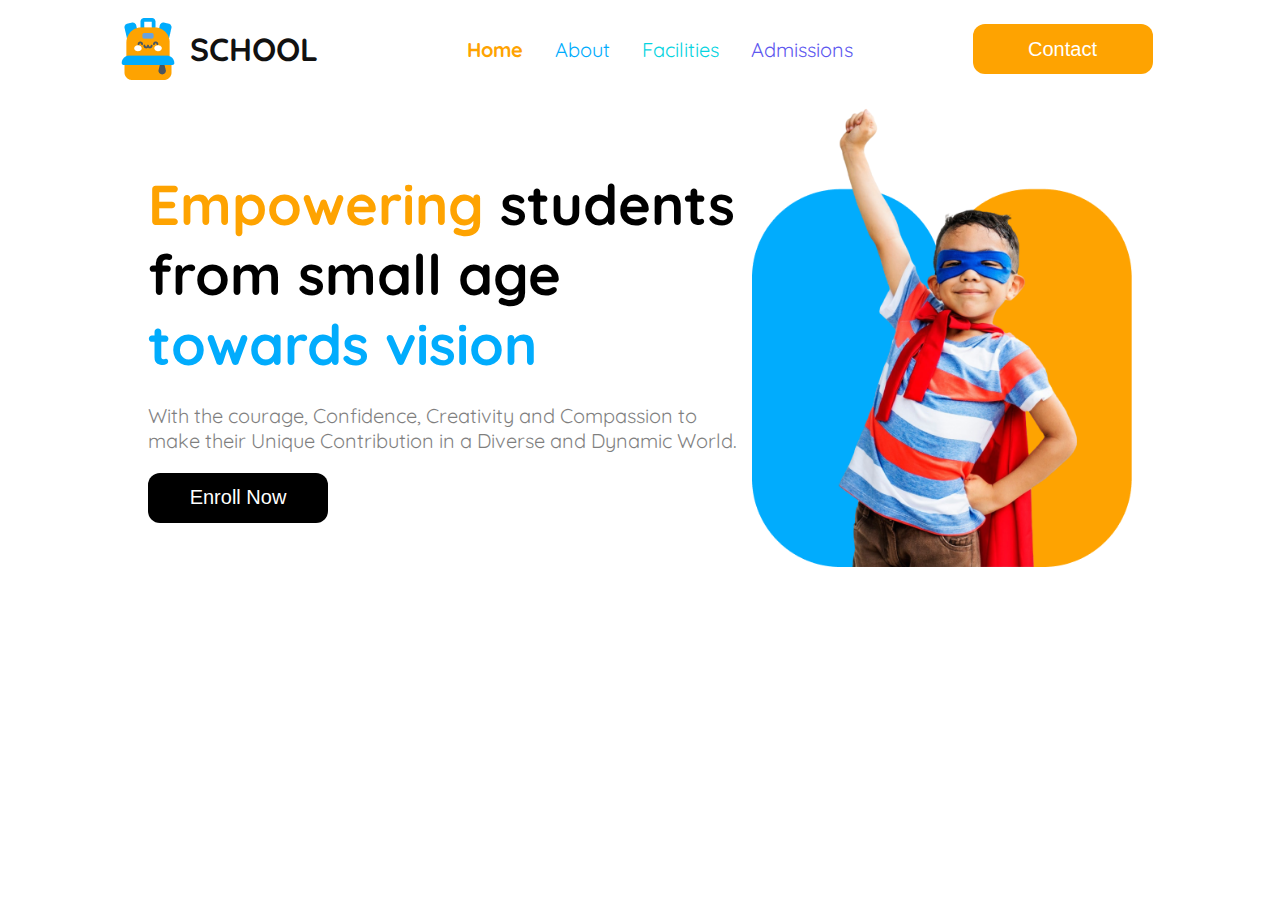
==== index.html @ 22b45c28 "B11-A2-Kids-School-assginment-02" ====
<!DOCTYPE html>
<html lang="en">

<head>
    <meta charset="UTF-8">
    <meta name="viewport" content="width=device-width, initial-scale=1.0">
    <title>Web Developer Portfolio</title>
    <link rel="preconnect" href="https://fonts.googleapis.com">
    <link rel="preconnect" href="https://fonts.gstatic.com" crossorigin>
    <link rel="stylesheet" href="styles/kids.css">

</head>

<body class="quicksand-font">
    <header class=" " >
          <!-- phone -->
     <div class="manu">
        <div class="manu-item">
            <img width="46px" height="46px" src="assets/logo.png" alt="logo">
        <img width="30px" height="30px" src="assets/menu.png" alt="logo">
        </div>
     </div>


        <nav>
             <div class="nav-container">
                <div class="nav-school-logo">
                    <img class="nav-image" src="assets/logo.png" alt="logo">
                    <h1 class="nav-title ">SCHOOL</h1>
                </div>

                <div class="">
                   <ul class="nav-link">
                    <li class="nav-items"><a class="items-name-1" href="">Home</a></li>
                    <li class="nav-items"><a class="items-name-2" href="">About</a></li>
                    <li class="nav-items"><a class="items-name-3" href="">Facilities</a></li>
                    <li class="nav-items"><a class="items-name-4" href="">Admissions</a></li>
                   </ul>
                </div>
              
               <div class="nav-button ">
                <button class="primary-button">Contact</button>
              </div>
            </div>

        </nav>
        <div class="banner">
            <div class="banner-content">
                <h1 class="banner-title"><span class="Empowering">Empowering</span> students from small age <span class="vision">towards vision</span>
                </h1>
                <p class="banner-description">
                    With the courage, Confidence, Creativity and Compassion to make their Unique Contribution in a Diverse and Dynamic World.
                </p>
                <button class="btn-primary"><i class="Enroll now"></i> Enroll Now</button>
               </div>
            <img class="banner-profile-pic" src="assets/hero-kids.png" alt="">
        </div>
    </header>









</body>

</html>
---- styles/kids.css ----
/* font style */
@import url('https://fonts.googleapis.com/css2?family=Quicksand:wght@300..700&display=swap');

.quicksand-font {
    font-family: "Quicksand", serif;
    font-optical-sizing: auto;
    font-style: normal;
  }
  /* font style end */

  
/* phone */
  .manu-item{
    display: flex;
    justify-content: space-between;
    justify-items: center;
    display: none;
}
/*  */


/* leptop */
/* header start */
/* navbar start */
  
.nav-container{
    display: grid;
    grid-template-columns: repeat(3,1fr);
    justify-items: center;
    align-items: center;
    justify-content: space-between;

}

.nav-school-logo{
    display: flex;
    align-items: center;
    gap: 11px;
}
.nav-title{
    font-size: 2rem;
    color: #111111;

}
.nav-link{
    display: flex;
    list-style: none;
    gap: 32px;
    font-weight: bold;
    align-items: center;

}
.nav-link a{
    text-decoration: none;
}
.nav-items{
    font-weight: 400;
}
.items-name-1{
    font-size: 1.25rem;
    color: #FEA301;
    font-weight: bold;

}
.items-name-2{
    font-size: 1.25rem;
    color: #01ACFD;
    font-weight: 600px;

}
.items-name-3{
    font-size: 1.25rem;
    color: #05D4DF;

}
.items-name-4{
    font-size: 1.25rem;
    color: #5D58EF;
    

}

.primary-button{
    background-color: #FEA301;
    border: none;
    border-radius: 12px;
    padding: 10px;
    color: #FFFFFF;
    font-weight: 500;
    font-size: 1.25rem;
    width: 180px;
    height: 50px;
}
/* navbar end */


  /* banner styles */
  .banner{
      display: flex;
      justify-content:space-between;
      margin: 140px;
      justify-items: center;
     align-items: center;
     margin-top: 10px;
  }
  .banner-content{
    width: 640px;
    height: 330px;

    
  }
  
  .banner-title{
      font-weight: bold;
      font-size: 3.5rem;
      margin: 0;
  }
  .banner-description{
    font-size: 1.25rem;
    width: 500;
    opacity: 50%;
    margin-top: 24px;
 }
 
  .Empowering{
    color: #FEA301;
  }
  .vision{
    color: #01ACFD;
  }
  
  .banner-profile-pic{
      width: 380px;

  }

  .btn-primary{
    background-color: #000000;
    border: none;
    border-radius: 12px;
    padding: 10px;
    color: #FFFFFF;
    font-weight: 500;
    font-size: 1.25rem;
    width: 180px;
    height: 50px;
}
.btn-primary:hover, .primary-button:hover{
    background-color: rgb(25, 153, 20);
}




/* responsive header  */

@media screen and (max-width:576px){
    .manu{
        
        border: 0.5px solid orange;

    }
    .manu-item{
        display: flex;
        justify-content: space-between;
        justify-items: center;
        margin: 20px;
        align-items: center;
    }
    
    .nav-container{
        display: none;
    }
    .banner{
        gap: 20px;
        flex-direction: column;
    }

    .banner-profile-pic{
        order: -1;
        width: 330px;
        height: 430px;
    }


.banner-content{
    width: 357px;
    height: 252px;
    justify-items: center;
}
.banner-title{
    width: 357px;
    font-size: 2rem;
    text-align: center;
    
}
.banner-description{
    font-size: 0.90rem;
    text-align: center;  
}

   
}

/* header end */
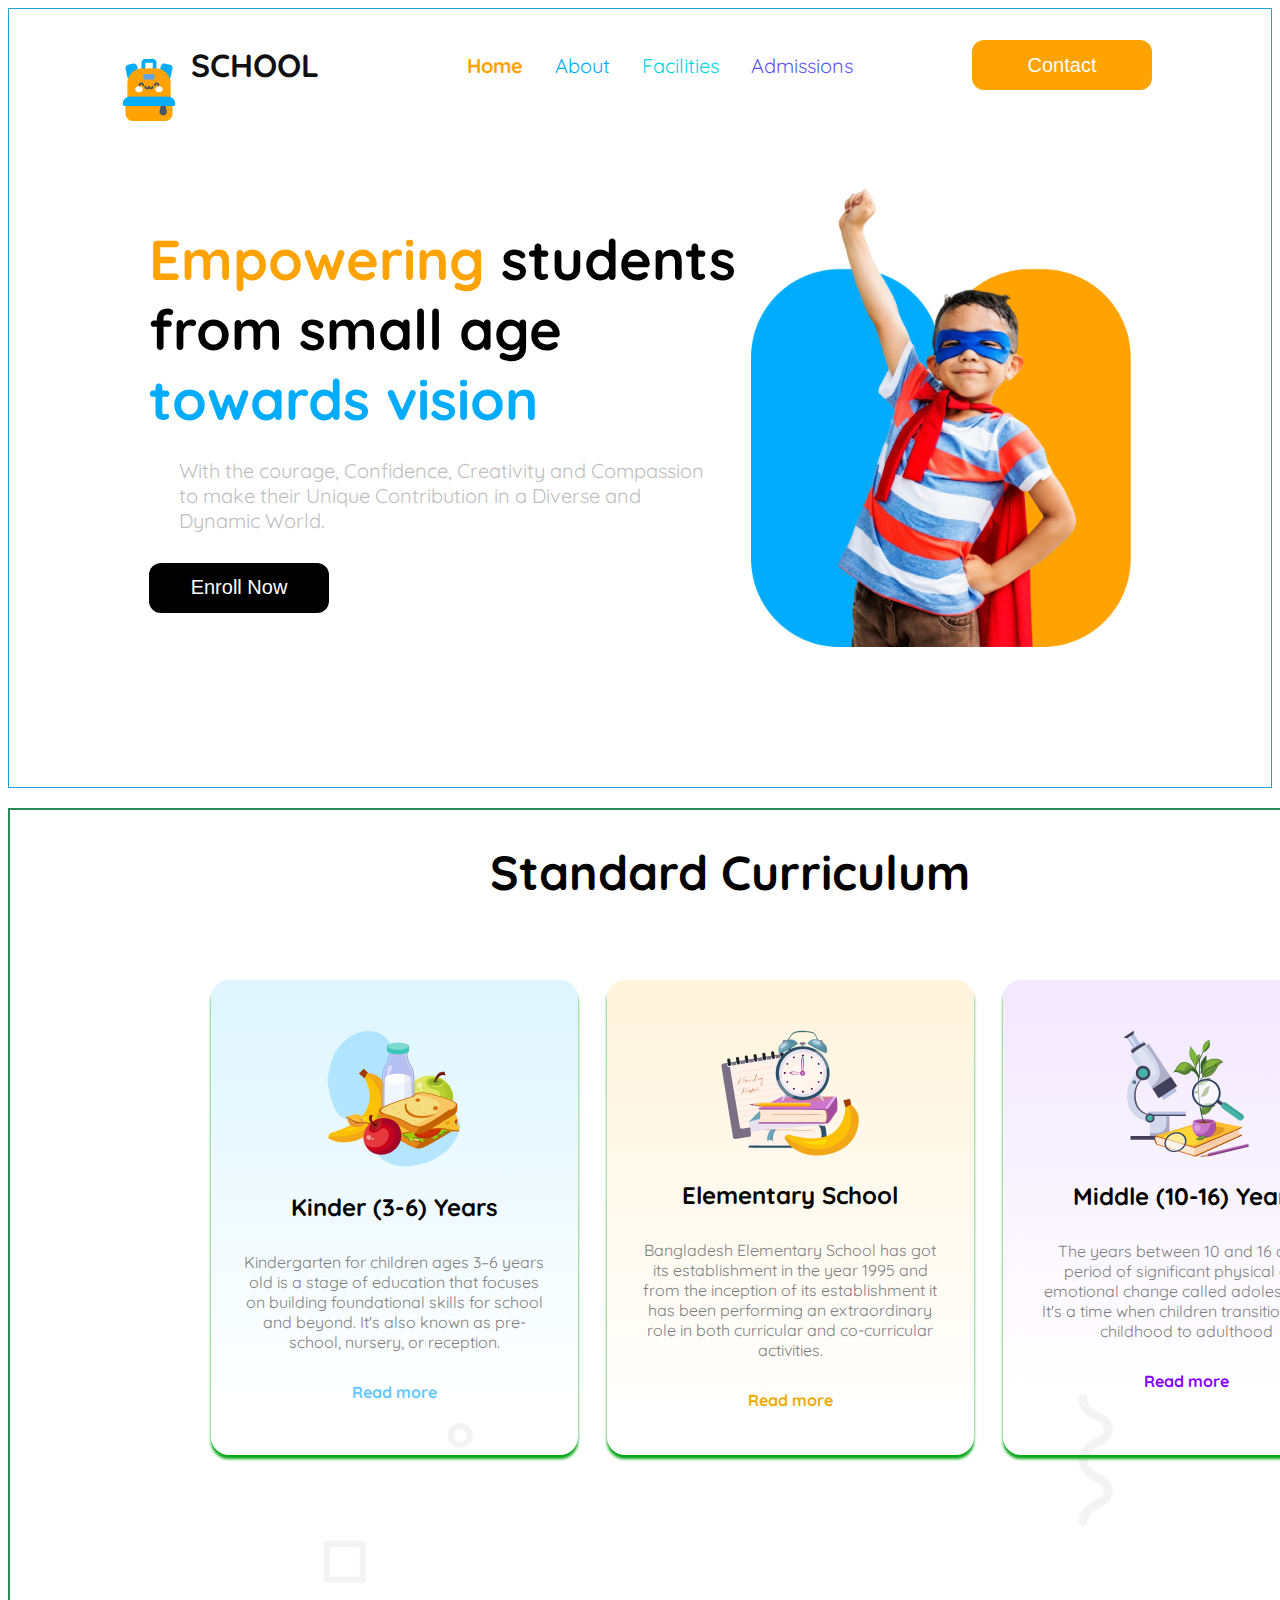
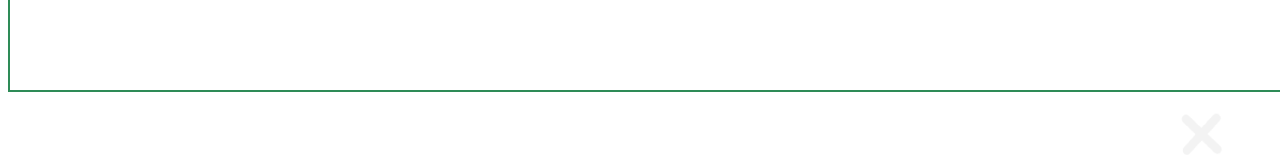
==== commit c1dcb8c7: "added section curriculum" ====
--- a/index.html
+++ b/index.html
@@ -13,7 +13,7 @@
 </head>
 
 <body class="quicksand-font">
-    <header class=" " >
+    <header class=" header" >
           <!-- phone -->
      <div class="manu">
         <div class="manu-item">
@@ -58,6 +58,58 @@
         </div>
     </header>
 
+    <main>
+        <section class="standard-curriculam ">
+
+           
+            <div class="standard-curriculam-bg">
+                <h1 class="standard-curriculam-title">Standard Curriculum</h1>
+
+                <img src="assets/bg.png" alt="Camera">
+
+
+
+
+                <div class="standard-curriculam-container">
+                    <div class="standard-curriculam-card">
+                        <div class="card-1">
+                            <img src="assets/kinder.png" alt="">
+                        <h2>Kinder (3-6) Years</h2>
+                        <p>Kindergarten for children ages 3–6 years old is a stage of education that focuses on building foundational skills for school and beyond. It's also known as pre-school, nursery, or reception. </p>
+                        <a href="">Read more</a>
+                        </div>
+                    </div>
+
+                    <div class="standard-curriculam-card">
+                        <div class="card-2">
+                            <img src="assets/elementary.png" alt="">
+                        <h2>Elementary School</h2>
+                        <p>Bangladesh Elementary School has got its establishment in the year 1995 and from the inception of its establishment it has been performing an extraordinary role in both curricular and co-curricular activities.</p>
+                        <a href="">Read more</a>
+                        </div>
+                    </div>
+
+
+                    <div class="standard-curriculam-card">
+                        <div class="card-3">
+                            <img src="assets/middle.png" alt="">
+                        <h2>Middle (10-16) Years</h2>
+                        <p>The years between 10 and 16 are a period of significant physical and emotional change called adolescence. It's a time when children transition from childhood to adulthood</p>
+                        <a href="">Read more</a>
+                        </div>
+                    </div>
+                    
+
+                    
+                    </div>
+            </div>
+
+        </section>
+
+
+
+    </main>
+
 
 
 
--- a/styles/kids.css
+++ b/styles/kids.css
@@ -23,7 +23,9 @@
 /* leptop */
 /* header start */
 /* navbar start */
-  
+  .header{
+    border: 1px solid #24a1d6;
+  }
 .nav-container{
     display: grid;
     grid-template-columns: repeat(3,1fr);
@@ -204,3 +206,107 @@
 }
 
 /* header end */
+
+/* main */
+/* section standard curriculam */
+.standard-curriculam{
+    margin-top: 20px;
+    
+    /* width: 1440px;
+    height: 880px; */
+}
+.standard-curriculam-title{
+    font-size: 3rem;
+    font-weight: bold;
+    text-align: center;
+    
+}
+
+
+.standard-curriculam-bg {
+    position: relative;
+    width: 1440px;
+    height: 880px;
+    border: 2px solid seagreen;
+  }
+  
+  .standard-curriculam-container {
+    position: absolute;
+    top: 0;
+    left: 0;
+    width: 1160px;
+    height: 480px;
+    display: grid;
+    grid-template-columns: repeat(3,1fr);
+    justify-items: center;
+    justify-content: center;
+    align-items: center;
+    margin: 140px 200px;
+    gap: 28px;
+    
+    
+    
+  }
+
+  .standard-curriculam-card{
+    width: 367px;
+    height: 475px;
+    border-radius: 18px;
+    box-shadow: 0 4px 3px #05a615;
+    margin-top: 30px;
+    
+    
+  }
+  .card-1{
+    background: linear-gradient(180deg,#DEF5FF,#FFFFFF);
+    justify-items: center;
+    border-radius:18px ;
+    text-align: center;
+    
+    
+
+  }
+  .card-2 {
+    background: linear-gradient(180deg,#FFF4DC,#FFFFFF);
+    justify-items: center;
+    border-radius:18px ;
+    text-align: center;
+  }
+  .card-3{
+    background: linear-gradient(180deg,#F2E8FF,#FFFFFF);
+    justify-items: center;
+    border-radius:18px ;
+    text-align: center;
+
+  }
+  
+  img{
+    margin-top: 50px;
+  }
+  .card-1 a{
+    text-decoration: none;
+    color: #64C8FF;
+    font-size: 1rem;
+    font-weight: bold;
+  }
+  .card-2 a{
+    text-decoration: none;
+    color: #F0AA00;
+    font-size: 1rem;
+    font-weight: bold;
+  }
+  .card-3 a{
+    text-decoration: none;
+    color: #8700FF;
+    font-size: 1rem;
+    font-weight: bold;
+  }
+
+  p{
+    margin: 30px;
+    color: #808080;
+  }
+ 
+
+  
+
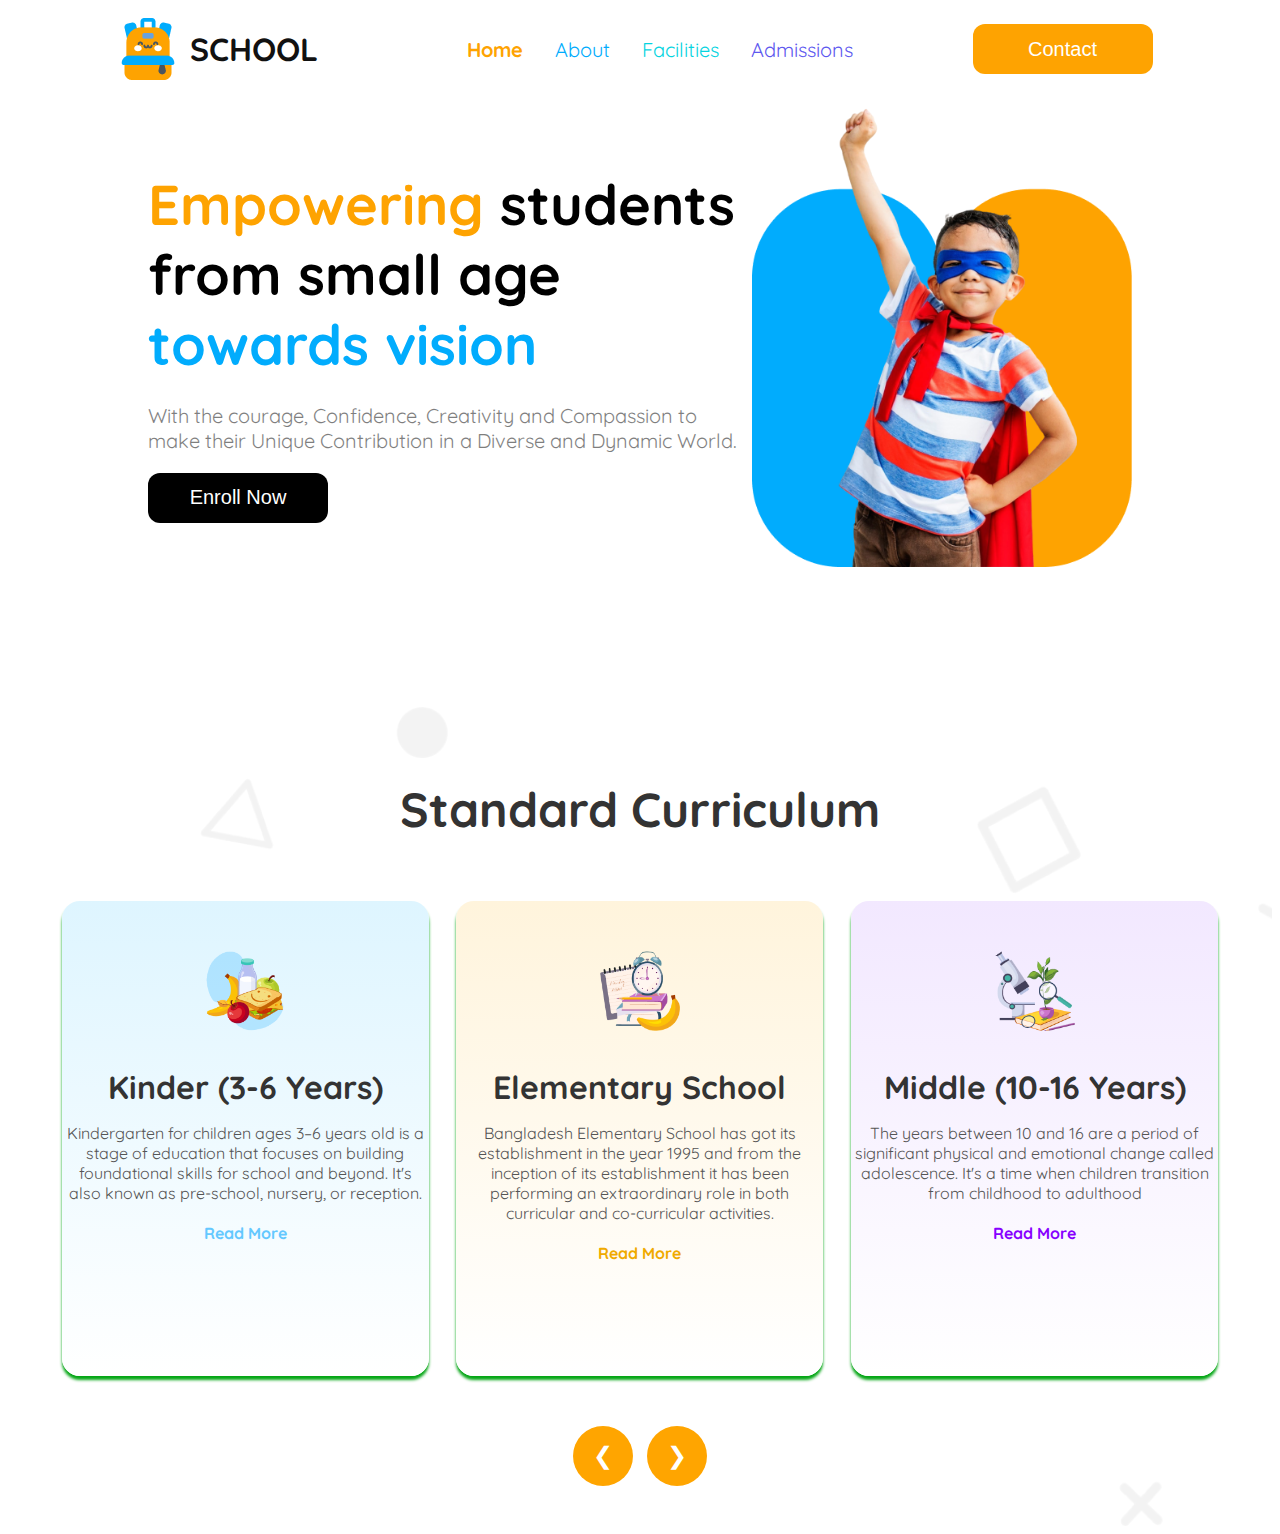
==== commit 377475ef: "added section 01" ====
--- a/index.html
+++ b/index.html
@@ -59,53 +59,46 @@
     </header>
 
     <main>
-        <section class="standard-curriculam ">
+        <div class="curriculum-container">
+            <h1>Standard Curriculum</h1>
+            <div class="cards">
 
-           
-            <div class="standard-curriculam-bg">
-                <h1 class="standard-curriculam-title">Standard Curriculum</h1>
+              <div  class="card radian-color-1">
+                <div class="card-icon">
+                  <img src="assets/kinder.png" alt="Kinder Icon">
+                </div>
+                <h3>Kinder (3-6 Years)</h3>
+                <p>Kindergarten for children ages 3–6 years old is a stage of education that focuses on building foundational skills for school and beyond. It's also known as pre-school, nursery, or reception. </p>
 
-                <img src="assets/bg.png" alt="Camera">
+                <a href="" class="read-more-1">Read More</a>
+              </div>
+
+              <div class="card radian-color-2">
+                <div class="card-icon">
+                  <img src="assets/elementary.png" alt="Elementary Icon">
+                </div>
+                <h3>Elementary School</h3>
+                <p>Bangladesh Elementary School has got its establishment in the year 1995 and from the inception of its establishment it has been performing an extraordinary role in both curricular and co-curricular activities.</p>
+                <a href="" class="read-more-2">Read More</a>
+              </div>
 
 
-
-
-                <div class="standard-curriculam-container">
-                    <div class="standard-curriculam-card">
-                        <div class="card-1">
-                            <img src="assets/kinder.png" alt="">
-                        <h2>Kinder (3-6) Years</h2>
-                        <p>Kindergarten for children ages 3–6 years old is a stage of education that focuses on building foundational skills for school and beyond. It's also known as pre-school, nursery, or reception. </p>
-                        <a href="">Read more</a>
-                        </div>
-                    </div>
-
-                    <div class="standard-curriculam-card">
-                        <div class="card-2">
-                            <img src="assets/elementary.png" alt="">
-                        <h2>Elementary School</h2>
-                        <p>Bangladesh Elementary School has got its establishment in the year 1995 and from the inception of its establishment it has been performing an extraordinary role in both curricular and co-curricular activities.</p>
-                        <a href="">Read more</a>
-                        </div>
-                    </div>
-
-
-                    <div class="standard-curriculam-card">
-                        <div class="card-3">
-                            <img src="assets/middle.png" alt="">
-                        <h2>Middle (10-16) Years</h2>
-                        <p>The years between 10 and 16 are a period of significant physical and emotional change called adolescence. It's a time when children transition from childhood to adulthood</p>
-                        <a href="">Read more</a>
-                        </div>
-                    </div>
-                    
-
-                    
-                    </div>
+              <div class="card radian-color-3 ">
+                <div class="card-icon">
+                  <img src="assets/middle.png" alt="Middle Icon">
+                </div>
+                <h3>Middle (10-16 Years)</h3>
+                <p>The years between 10 and 16 are a period of significant physical and emotional change called adolescence. It's a time when children transition from childhood to adulthood</p>
+                <a href="" class="read-more-3">Read More</a>
+              </div>
             </div>
 
-        </section>
-
+            <div class="carousel-buttons">
+              <button class="prev">&#10094;</button>
+              <button class="next">&#10095;</button>
+            </div>
+          </div>
+          
 
 
     </main>
--- a/styles/kids.css
+++ b/styles/kids.css
@@ -23,9 +23,9 @@
 /* leptop */
 /* header start */
 /* navbar start */
-  .header{
+  /* .header{
     border: 1px solid #24a1d6;
-  }
+  } */
 .nav-container{
     display: grid;
     grid-template-columns: repeat(3,1fr);
@@ -209,104 +209,143 @@
 
 /* main */
 /* section standard curriculam */
-.standard-curriculam{
-    margin-top: 20px;
-    
-    /* width: 1440px;
-    height: 880px; */
-}
-.standard-curriculam-title{
+  .curriculum-container {
+    text-align: center;
+    margin: 0 auto;
+    padding: 40px;
+    background-image: url('../assets/bg.png'); 
+    background-size: cover;
+    background-position: center;
+    background-repeat: no-repeat;
+    border-radius: 18px;
+    color: #333;
+    
+    
+  }
+  
+  .curriculum-container h1 {
     font-size: 3rem;
     font-weight: bold;
-    text-align: center;
-    
-}
-
-
-.standard-curriculam-bg {
-    position: relative;
-    width: 1440px;
-    height: 880px;
-    border: 2px solid seagreen;
-  }
-  
-  .standard-curriculam-container {
-    position: absolute;
-    top: 0;
-    left: 0;
-    width: 1160px;
-    height: 480px;
-    display: grid;
-    grid-template-columns: repeat(3,1fr);
-    justify-items: center;
-    justify-content: center;
-    align-items: center;
-    margin: 140px 200px;
-    gap: 28px;
-    
-    
-    
-  }
-
-  .standard-curriculam-card{
+  }
+  
+  .cards {
+    display: flex;
+    justify-content: space-around;
+    flex-wrap: wrap;
+
+    
+  }
+  
+  .card {
     width: 367px;
     height: 475px;
     border-radius: 18px;
     box-shadow: 0 4px 3px #05a615;
     margin-top: 30px;
-    
-    
-  }
-  .card-1{
+    transition: transform 0.3s, box-shadow 0.3s;
+    text-align: center;
+    
+  }
+
+  .radian-color-1{
     background: linear-gradient(180deg,#DEF5FF,#FFFFFF);
-    justify-items: center;
-    border-radius:18px ;
+
+  }
+  .radian-color-2{
+    background: linear-gradient(180deg,#FFF4DC,#FFFFFF);
+
+  }
+  .radian-color-3{
+    background: linear-gradient(180deg,#F2E8FF,#FFFFFF);
+
+  }
+  
+  
+  .card:hover {
+    transform: translateY(-10px);
+    box-shadow: 0 8px 15px rgba(0, 0, 0, 0.2);
+  }
+  
+  .card-icon img {
+    width: 80px;
+    height: 80px;
+    margin-top: 50px;
+  }
+  
+  .card h3 {
+    font-size: 2rem;
+    color: #333;
+    margin-bottom: 10px;
+  }
+  
+  .card p {
+    font-size: 1rem;
+    color: #555;
+    margin-bottom: 15px;
     text-align: center;
-    
-    
-
-  }
-  .card-2 {
-    background: linear-gradient(180deg,#FFF4DC,#FFFFFF);
-    justify-items: center;
-    border-radius:18px ;
-    text-align: center;
-  }
-  .card-3{
-    background: linear-gradient(180deg,#F2E8FF,#FFFFFF);
-    justify-items: center;
-    border-radius:18px ;
-    text-align: center;
-
-  }
-  
-  img{
+  }
+  
+  .card .read-more-1 {
+    display: inline-block;
+    font-size: 1rem;
+    color: #64C8FF;
+    text-decoration: none;
+    padding: 5px 15px;
+    border-radius: 5px;
+    font-weight: bold;
+    transition: background-color 0.3s, color 0.3s;
+  }
+  .card .read-more-2 {
+    display: inline-block;
+    font-size: 1rem;
+    color: #F0AA00;
+    text-decoration: none;
+    padding: 5px 15px;
+    border-radius: 5px;
+    font-weight: bold;
+    transition: background-color 0.3s, color 0.3s;
+  }
+  .card .read-more-3 {
+    display: inline-block;
+    font-size: 1rem;
+    color: #8700FF;
+    text-decoration: none;
+    padding: 5px 15px;
+    border-radius: 5px;
+    font-weight: bold;
+    transition: background-color 0.3s, color 0.3s;
+  }
+  
+  .card .read-more:hover {
+    background-color: #2196f3;
+    color: #fff;
+  }
+  
+
+
+  
+  .carousel-buttons {
     margin-top: 50px;
-  }
-  .card-1 a{
-    text-decoration: none;
-    color: #64C8FF;
-    font-size: 1rem;
-    font-weight: bold;
-  }
-  .card-2 a{
-    text-decoration: none;
-    color: #F0AA00;
-    font-size: 1rem;
-    font-weight: bold;
-  }
-  .card-3 a{
-    text-decoration: none;
-    color: #8700FF;
-    font-size: 1rem;
-    font-weight: bold;
-  }
-
-  p{
-    margin: 30px;
-    color: #808080;
-  }
- 
-
-  
-
+   
+  }
+  
+  .carousel-buttons button {
+    background-color: orange;
+    border: none;
+    color: #fff;
+    font-size: 1.5rem;
+    border-radius: 50%;
+    width: 60px;
+    height: 60px;
+    cursor: pointer;
+    margin: 0 5px;
+    transition: background-color 0.3s;
+  }
+  
+  .carousel-buttons button:hover {
+    background-color: #2e7d32;
+  }
+  
+  
+
+  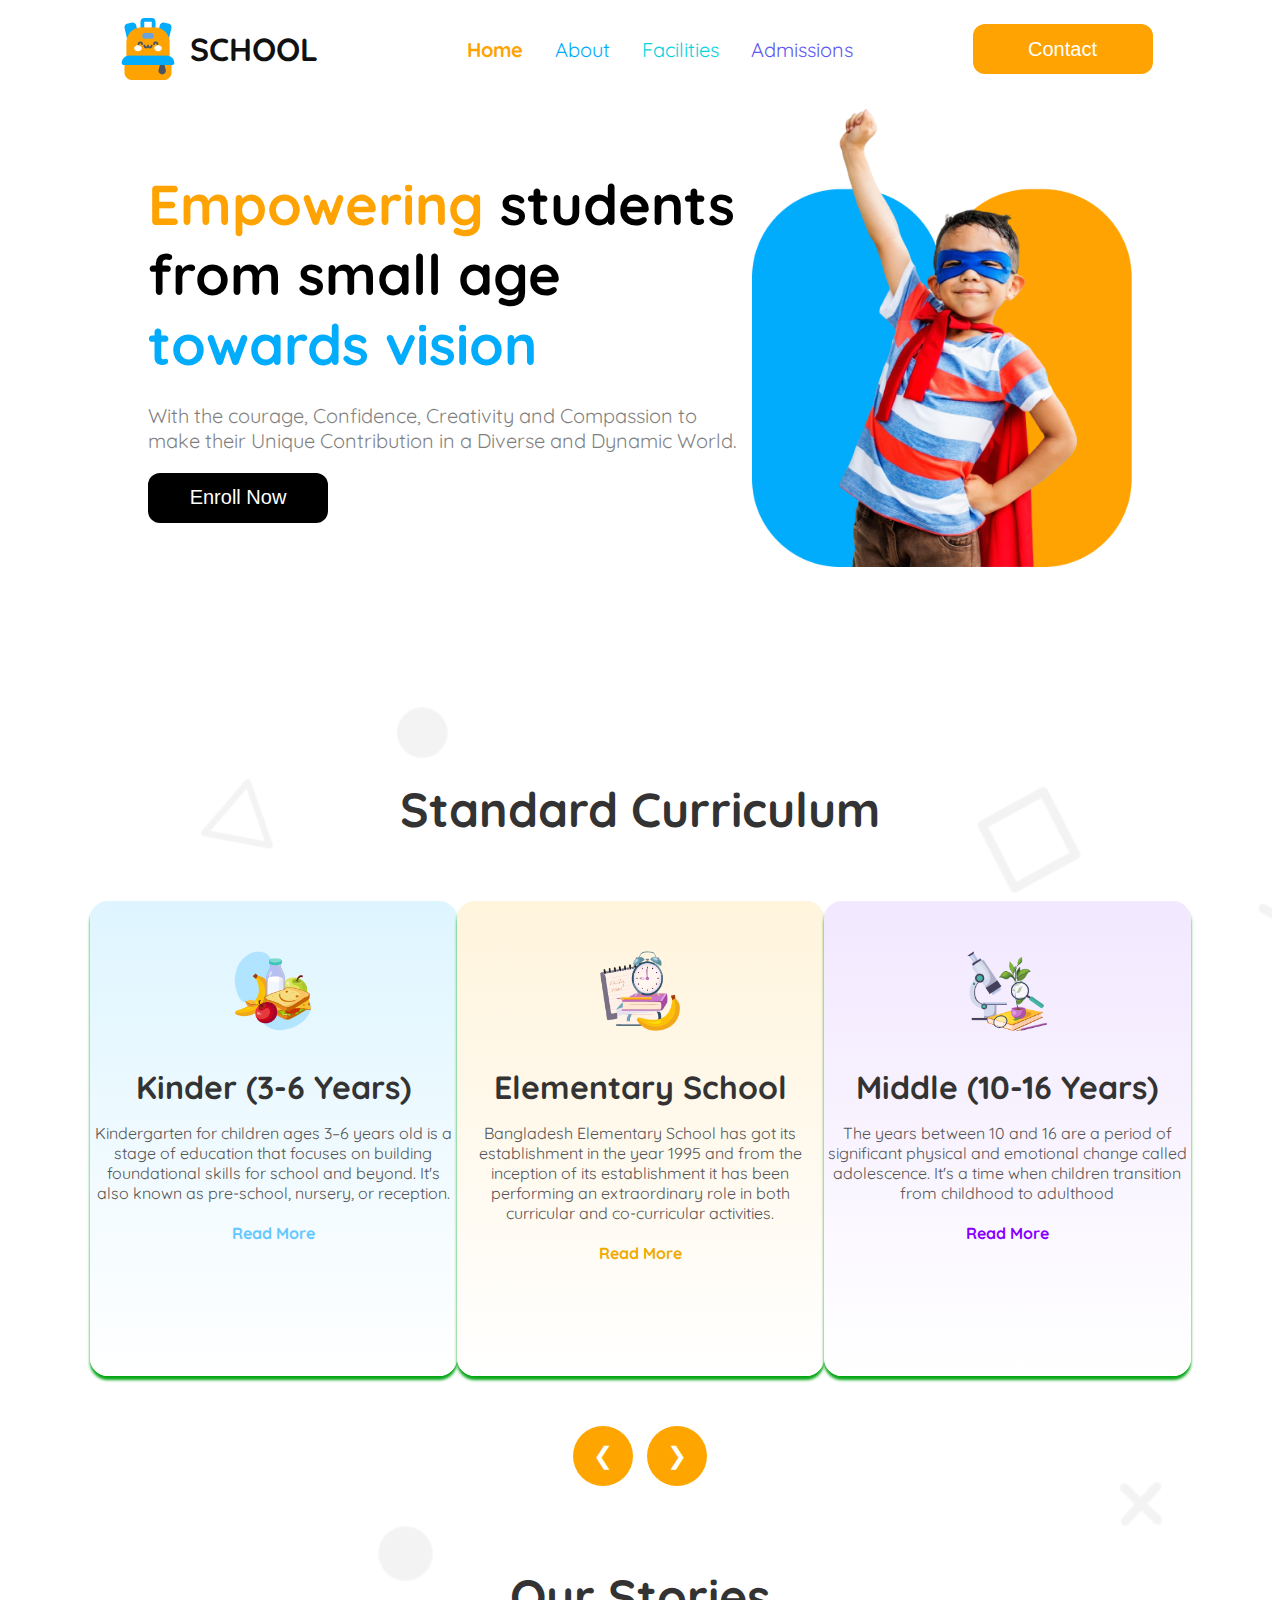
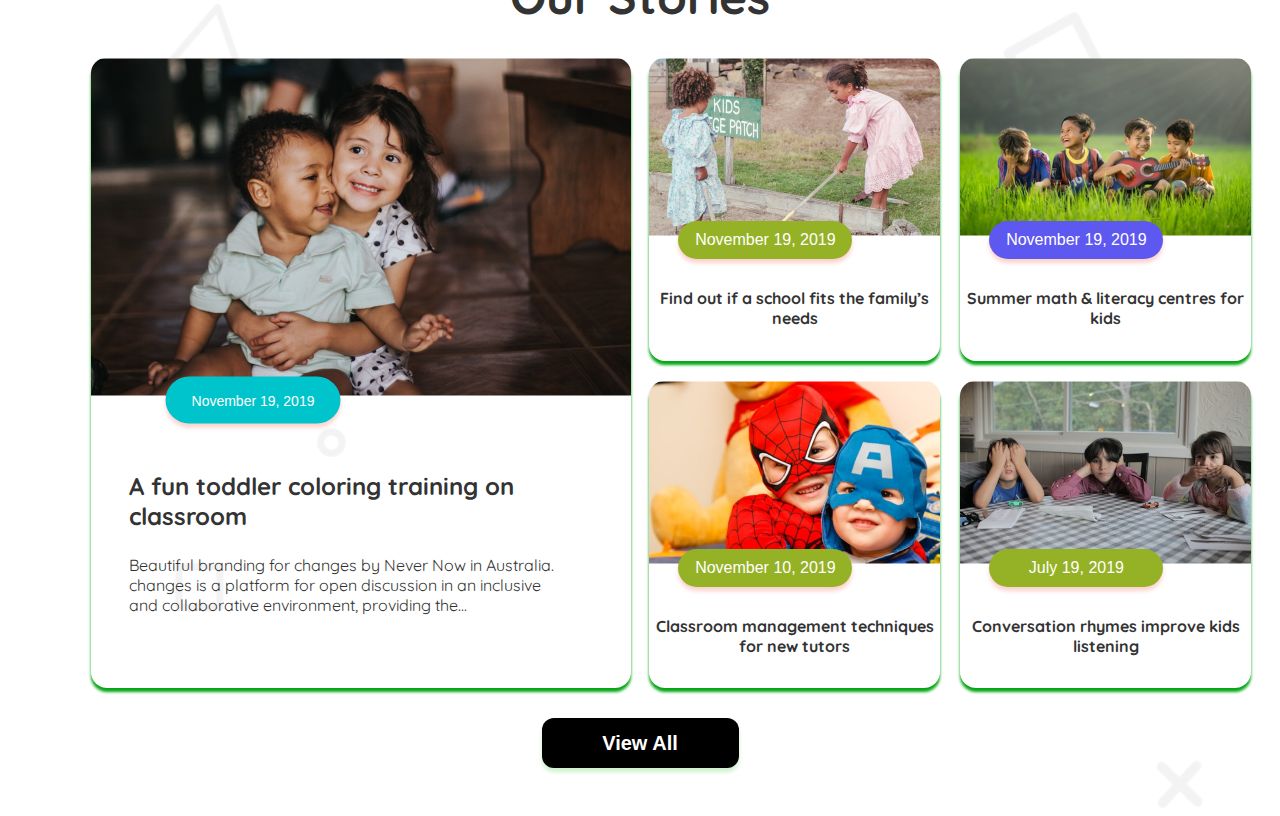
==== commit 4324fe9a: "added section two" ====
--- a/index.html
+++ b/index.html
@@ -59,7 +59,8 @@
     </header>
 
     <main>
-        <div class="curriculum-container">
+        <section class="section one">
+          <div class="curriculum-container">
             <h1>Standard Curriculum</h1>
             <div class="cards">
 
@@ -98,7 +99,67 @@
               <button class="next">&#10095;</button>
             </div>
           </div>
-          
+
+        </section>
+
+
+        <!-- section two -->
+
+        <section class="curriculum-container">
+          <h1 class="Our-Stories-title">Our Stories</h1>
+
+          <div class="Our-Stories-main-container">
+            
+
+            <div class="Our-Stories-child-container">
+              <img src="assets/story-1.png" alt=""><br>
+              <button class="child-buttion">November 19, 2019</button>
+              <h3 class="child-h3">A fun toddler coloring training on
+                classroom</h3>
+                <p class="child-p">
+                  Beautiful branding for changes by Never Now in Australia.
+                  changes is a platform for open discussion in an inclusive and
+                  collaborative environment, providing the...
+                </p>
+            </div>
+
+
+
+            <div class="Our-Stories-child-container-01">
+
+              <div class="Stories-sub-child-container">
+                <img  src="assets/story-2.png" alt=""><br>
+                <button class="sub-child-buttion-1">November 19, 2019</button>
+                <h3>Find out if a school fits the
+                  family’s needs</h3>
+              </div>
+
+              <div class="Stories-sub-child-container">
+                <img src="assets/story-3.png" alt=""><br>
+                <button class="sub-child-buttion-2">November 19, 2019</button>
+                <h3>Summer math & literacy
+                  centres for kids</h3>
+              </div>
+
+              <div class="Stories-sub-child-container">
+                <img src="assets/story-4.png" alt=""><br>
+                <button class="sub-child-buttion-3">November 10, 2019</button>
+                <h3>Classroom management
+                  techniques for new tutors</h3>
+              </div>
+
+              <div class="Stories-sub-child-container">
+                <img src="assets/story-5.png" alt=""><br>
+                <button class="sub-child-buttion-4">July 19, 2019</button>
+                <h3>Conversation rhymes
+                  improve kids listening</h3>
+              </div>
+
+            </div>
+          </div>
+          <button class="view-button">View All</button>
+        </section>
+
 
 
     </main>
--- a/styles/kids.css
+++ b/styles/kids.css
@@ -219,6 +219,7 @@
     background-repeat: no-repeat;
     border-radius: 18px;
     color: #333;
+    /* border: 1px solid saddlebrown; */
     
     
   }
@@ -345,7 +346,165 @@
   .carousel-buttons button:hover {
     background-color: #2e7d32;
   }
-  
-  
-
+
+
+
+
+
+/* section one end */
+
+/* section two start */
+.curriculum-container{
+  /* border: 1px solid slateblue; */
+  justify-items: center;
+
+}
+.Our-Stories-title{
+  font-size: 3rem;
+  font-weight: bold;
+  margin-top: 0;
+}
+.Our-Stories-main-container{
+  display: flex;
+  width: 1160px;
+  height: 640px;
+  gap: 18px;
+  justify-content: center;
+  
+}
+.Our-Stories-child-container{
+  width: 540px;
+  height: 630px;
+  border-radius: 16px;
+  text-align: initial;
+  box-shadow: 0 4px 3px #05a615;
+  transition: transform 0.3s, box-shadow 0.3s;
+ 
+}
+.Our-Stories-child-container:hover {
+  transform: translateY(-10px);
+  box-shadow: 0 8px 15px rgba(0, 0, 0, 0.2);
+}
+.Our-Stories-child-container img{
+  border-top-right-radius: 15px;
+  border-top-left-radius: 15px;
+
+}
+.child-buttion {
+  width: 175px;
+  height: 47px;
+  background-color: #00c4cc;
+            color: #fff;
+            border-radius: 47px;
+            font-size: 14px;
+            transform: translate(-50%, -50%);
+            margin-left: 30%;
+            border: none;
+            box-shadow: 0 4px 4px rgba(237, 31, 4, 0.2);
+}
+
+.child-h3{
+  margin-left: 38px;
+  font-size: 1.5rem;
+  font-weight: bold;
+
+}
+.child-p{
+  width: 433px;
+  height: 75px;
+  margin-left: 38px;
+  font-size: 1rem;
+  font-weight: 400;
+
+}
+
+
+
+
+.Our-Stories-child-container-01{
+  width: 540px;
+  height: 630px;
+  border-radius: 16px;
+  text-align: left;
+  display: grid;
+  grid-template-columns: repeat(2, 1fr);
+  gap: 20px;
+  
+  
+
+}
+
+
+
+.Stories-sub-child-container{
+  border-radius: 16px;
+  /* border: 1px solid seagreen; */
+  box-shadow: 0 4px 3px #05a615;
+  transition: transform 0.3s, box-shadow 0.3s;
+ 
+
+
+}
+.Stories-sub-child-container:hover {
+  transform: translateY(-10px);
+  box-shadow: 0 8px 15px rgba(0, 0, 0, 0.2);
+}
+
+ .Stories-sub-child-container img {
+  border-top-right-radius: 15px;
+  border-top-left-radius: 15px;
+
+}
+  
+  
+.Stories-sub-child-container button {
+  width: 174px;
+  height: 38px;
+  color: #fff;
+  border-radius: 47px;
+  font-size: 1rem;
+  transform: translate(-50%, -50%);
+  margin-left: 40%;
+  border: none;
+ box-shadow: 0 4px 4px rgba(237, 31, 4, 0.2);
+}
+
+.sub-child-buttion-1{
+  background-color:#95B226 ;
+}
+.sub-child-buttion-2{
+  background-color:#5D58F0;
+}
+.sub-child-buttion-3{
+  background-color:#95B226 ;
+}
+.sub-child-buttion-4{
+  background-color:#95B226 ;
+}
+.Stories-sub-child-container h3{
+  text-align: center;
+  font-size: 1rem;
+  font-weight: bold;
+  margin-top: 10px;
+}
+
+.view-button{
+  width: 197px;
+  height: 50px;
+  background-color: #000000;
+  color: #FFFFFF;
+  border-radius: 12px;
+  font-size: 1.25rem;
+  font-weight: bold;
+  box-shadow: 0 4px 4px rgba(12, 186, 3, 0.2);
+  border: none;
+  margin-top: 20px;
+}
+.view-button:hover{
+  transform: translateY(-2px);
+  background-color: rgb(25, 153, 20);
+  box-shadow: 0 4px 4px rgba(87, 14, 232, 0.2);
+  
+
+}
   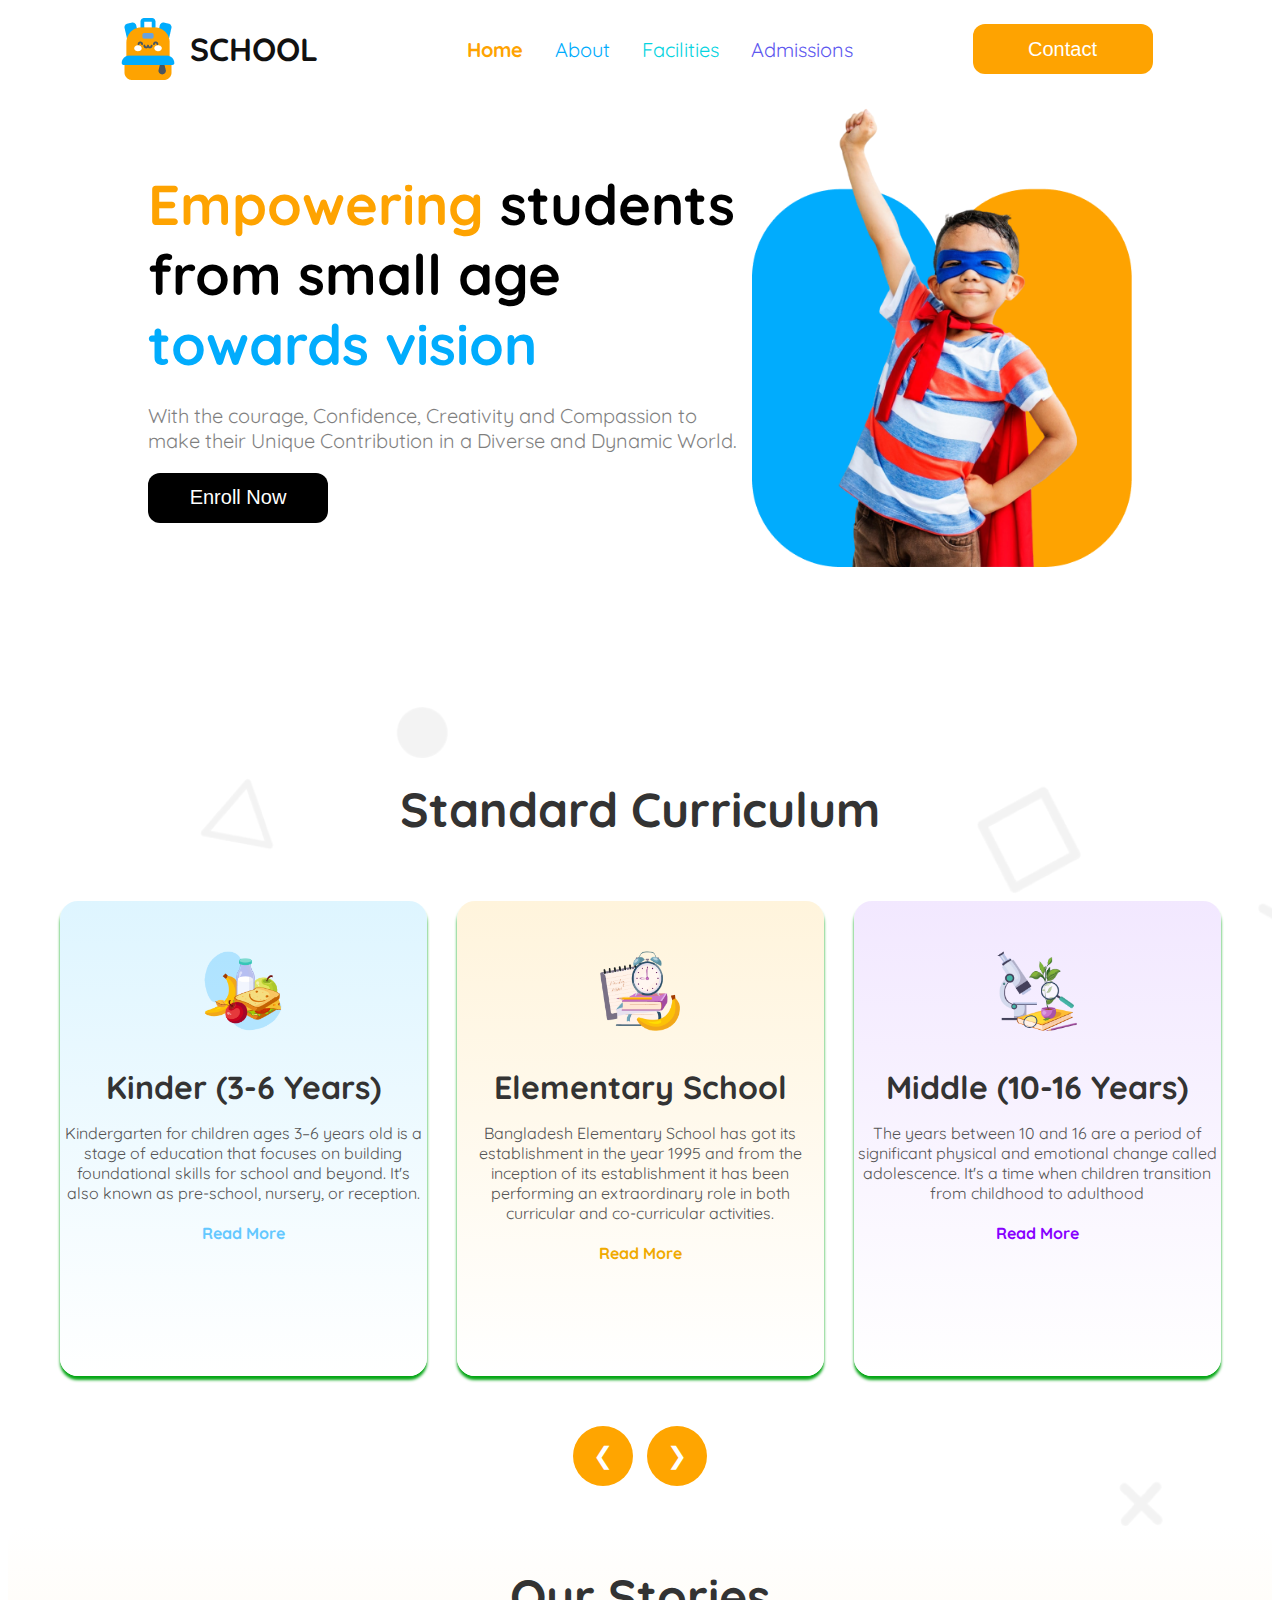
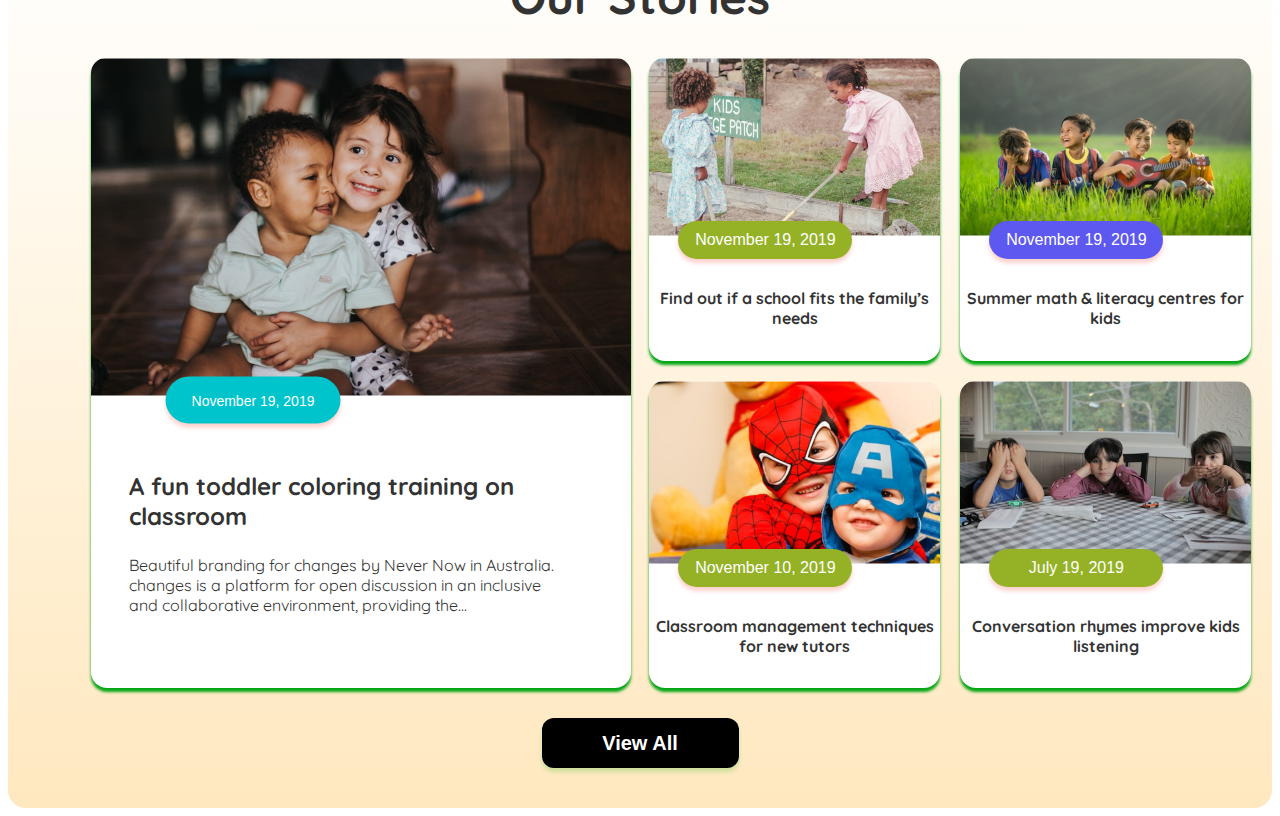
==== commit 42091b09: "added section two responsive" ====
--- a/index.html
+++ b/index.html
@@ -105,7 +105,7 @@
 
         <!-- section two -->
 
-        <section class="curriculum-container">
+        <section class="curriculum-container bg-color-section-two">
           <h1 class="Our-Stories-title">Our Stories</h1>
 
           <div class="Our-Stories-main-container">
--- a/styles/kids.css
+++ b/styles/kids.css
@@ -233,6 +233,7 @@
     display: flex;
     justify-content: space-around;
     flex-wrap: wrap;
+    gap: 30px;
 
     
   }
@@ -355,8 +356,8 @@
 
 /* section two start */
 .curriculum-container{
-  /* border: 1px solid slateblue; */
   justify-items: center;
+ 
 
 }
 .Our-Stories-title{
@@ -379,6 +380,7 @@
   text-align: initial;
   box-shadow: 0 4px 3px #05a615;
   transition: transform 0.3s, box-shadow 0.3s;
+  background-color: #FFFFFF;
  
 }
 .Our-Stories-child-container:hover {
@@ -388,7 +390,6 @@
 .Our-Stories-child-container img{
   border-top-right-radius: 15px;
   border-top-left-radius: 15px;
-
 }
 .child-buttion {
   width: 175px;
@@ -441,6 +442,7 @@
   /* border: 1px solid seagreen; */
   box-shadow: 0 4px 3px #05a615;
   transition: transform 0.3s, box-shadow 0.3s;
+  background-color: #FFFFFF;
  
 
 
@@ -507,4 +509,246 @@
   
 
 }
-  +
+.bg-color-section-two{
+  background: linear-gradient(180deg,#FFFFFF,#FFE8BF);
+}
+  
+
+/* responsive section two */
+/* Media query for small devices (max-width: 576px) */
+/* @media (max-width: 576px) {
+  .curriculum-container {
+    justify-items: center;
+    padding: 15px;
+  }
+
+  .Our-Stories-title {
+    font-size: 1.8rem;
+    text-align: center;
+    margin-top: 10px;
+  }
+
+  .Our-Stories-main-container {
+    flex-direction: column;
+    align-items: center;
+    width: 100%;
+    height: auto;
+    gap: 15px;
+  }
+
+  .Our-Stories-child-container{
+    display: none;
+  }
+  .Our-Stories-child-container-01 {
+    width: 100%;
+    height: auto;
+    display: grid;
+    grid-template-columns: repeat(2,1fr);
+  }
+
+  .Our-Stories-child-container img,
+  .Stories-sub-child-container img {
+    width: 100%;
+    height: auto;
+    object-fit: cover;
+  }
+
+  .child-buttion {
+    width: 140px;
+    height: 35px;
+    font-size: 12px;
+    margin-left: auto;
+    margin-right: auto;
+    display: block;
+  }
+
+  .child-h3,
+  .child-p {
+    margin-left: 10px;
+    margin-right: 10px;
+    text-align: justify;
+    font-size: 0.9rem;
+  }
+
+  .Our-Stories-child-container-01 {
+    grid-template-columns: 1fr;
+    gap: 10px;
+  }
+
+  .Stories-sub-child-container {
+    box-shadow: 0 2px 2px rgba(0, 0, 0, 0.1);
+    padding: 8px;
+  }
+
+  .Stories-sub-child-container h3 {
+    font-size: 0.85rem;
+    margin-top: 5px;
+    text-align: center;
+  }
+
+  .Stories-sub-child-container button {
+    width: 120px;
+    height: 30px;
+    font-size: 12px;
+    margin-left: auto;
+    margin-right: auto;
+    display: block;
+  }
+
+  .view-button {
+    width: 100%;
+    font-size: 1rem;
+    padding: 10px;
+    margin-top: 10px;
+  }
+} */
+
+/* Responsive design for 576px devices */
+/* @media (max-width: 576px) {
+  .Our-Stories-main-container {
+    flex-direction: column;
+    width: 100%;
+    height: auto;
+    gap: 10px;
+  }
+
+  .Our-Stories-child-container,
+  .Our-Stories-child-container-01 {
+    width: 100%;
+    height: auto;
+    margin: 0 auto;
+  }
+
+  .Our-Stories-child-container img,
+  .Stories-sub-child-container img {
+    width: 100%;
+    height: auto;
+  }
+
+  .child-buttion,
+  .Stories-sub-child-container button {
+    width: 150px;
+    height: 40px;
+    font-size: 12px;
+    margin-left: 50%;
+    transform: translateX(-50%);
+  }
+
+  .Stories-sub-child-container {
+    grid-template-columns: repeat(2, 1fr);
+    width: 100%;
+    gap: 10px;
+    margin: 0 auto;
+  }
+
+  .Stories-sub-child-container h3 {
+    font-size: 0.9rem;
+    margin: 5px 0;
+  }
+
+  .Our-Stories-title {
+    font-size: 2rem;
+    text-align: center;
+  }
+
+  .view-button {
+    width: 100%;
+    font-size: 1rem;
+    height: 45px;
+    margin-top: 15px;
+  }
+
+  .child-h3 {
+    margin-left: 10px;
+    font-size: 1.2rem;
+  }
+
+  .child-p {
+    margin-left: 10px;
+    width: auto;
+    font-size: 0.9rem;
+  }
+
+  .Stories-sub-child-container {
+    display: grid;
+    grid-template-columns: repeat(2, 1fr);
+    gap: 10px;
+  }
+
+  .Stories-sub-child-container img {
+    border-top-left-radius: 10px;
+    border-top-right-radius: 10px;
+  }
+
+  .bg-color-section-two {
+    padding: 10px;
+  }
+} */
+
+
+
+@media (max-width: 576px) {
+  .Our-Stories-main-container {
+    flex-direction: column;
+    width: 100%;
+    height: auto;
+    gap: 10px;
+    justify-content: center;
+  }
+
+  .Our-Stories-child-container {
+    display: none;
+  }
+
+  .Our-Stories-child-container-01 {
+    display: grid;
+    grid-template-columns: repeat(2, 1fr);
+    gap: 20px;
+    width: 100%;
+    height: auto;
+
+  }
+
+  .Stories-sub-child-container {
+    width: 100%;
+    height: auto;
+    box-shadow: 0 4px 3px #05a615;
+    border-radius: 10px;
+    background-color: #FFFFFF;
+  }
+
+  .Stories-sub-child-container img {
+    width: 100%;
+    height: auto;
+    border-top-right-radius: 10px;
+    border-top-left-radius: 10px;
+  }
+
+  .Stories-sub-child-container button {
+    width: 80%;
+    height: 35px;
+    font-size: 0.9rem;
+    margin-left: 50%;
+    box-shadow: 0 3px 3px rgba(237, 31, 4, 0.2);
+  }
+
+  .Stories-sub-child-container h3 {
+    font-size: 0.9rem;
+    margin: 5px 10px;
+    text-align: center;
+  }
+
+  .view-button {
+    width: 135px;
+    margin: 10px auto;
+    height: 45px;
+    margin-top: 30px;
+    font-size: 1rem;
+  }
+
+  .Our-Stories-title {
+    font-size: 2rem;
+    text-align: center;
+  }
+}
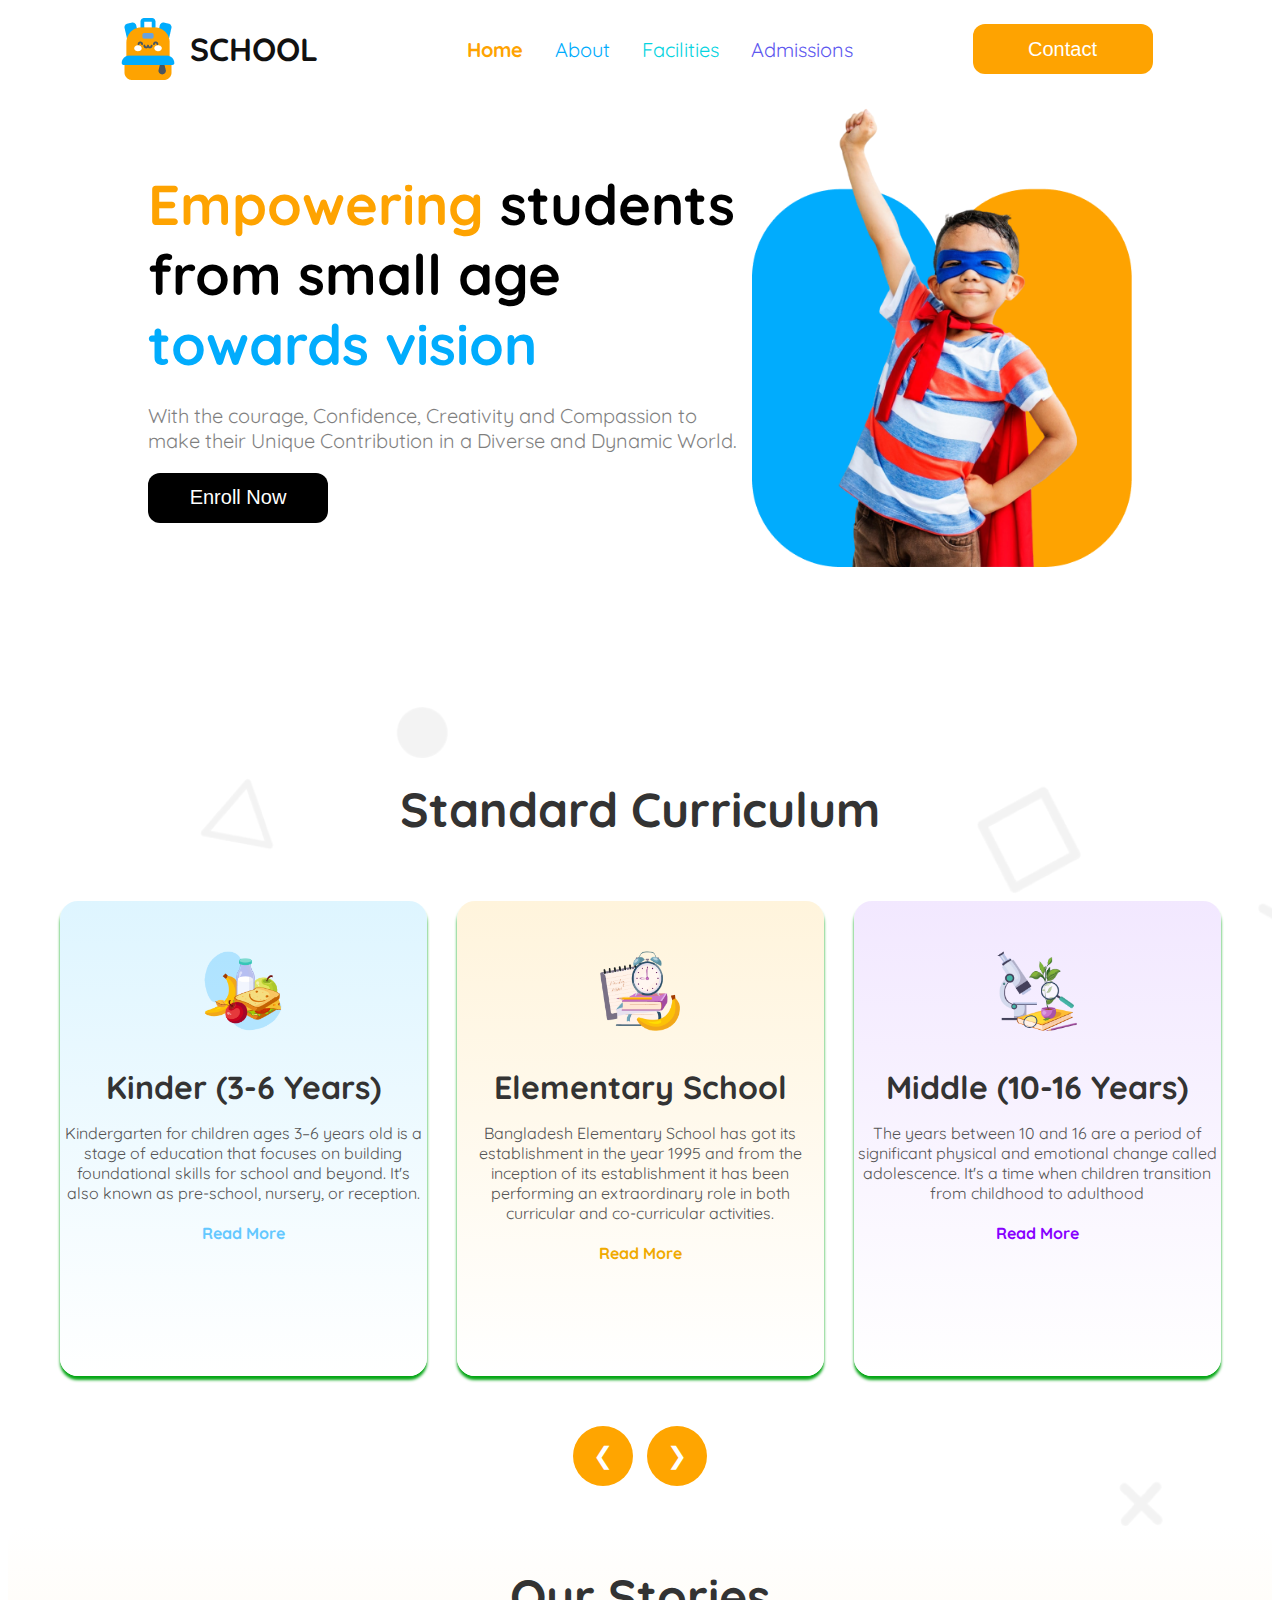
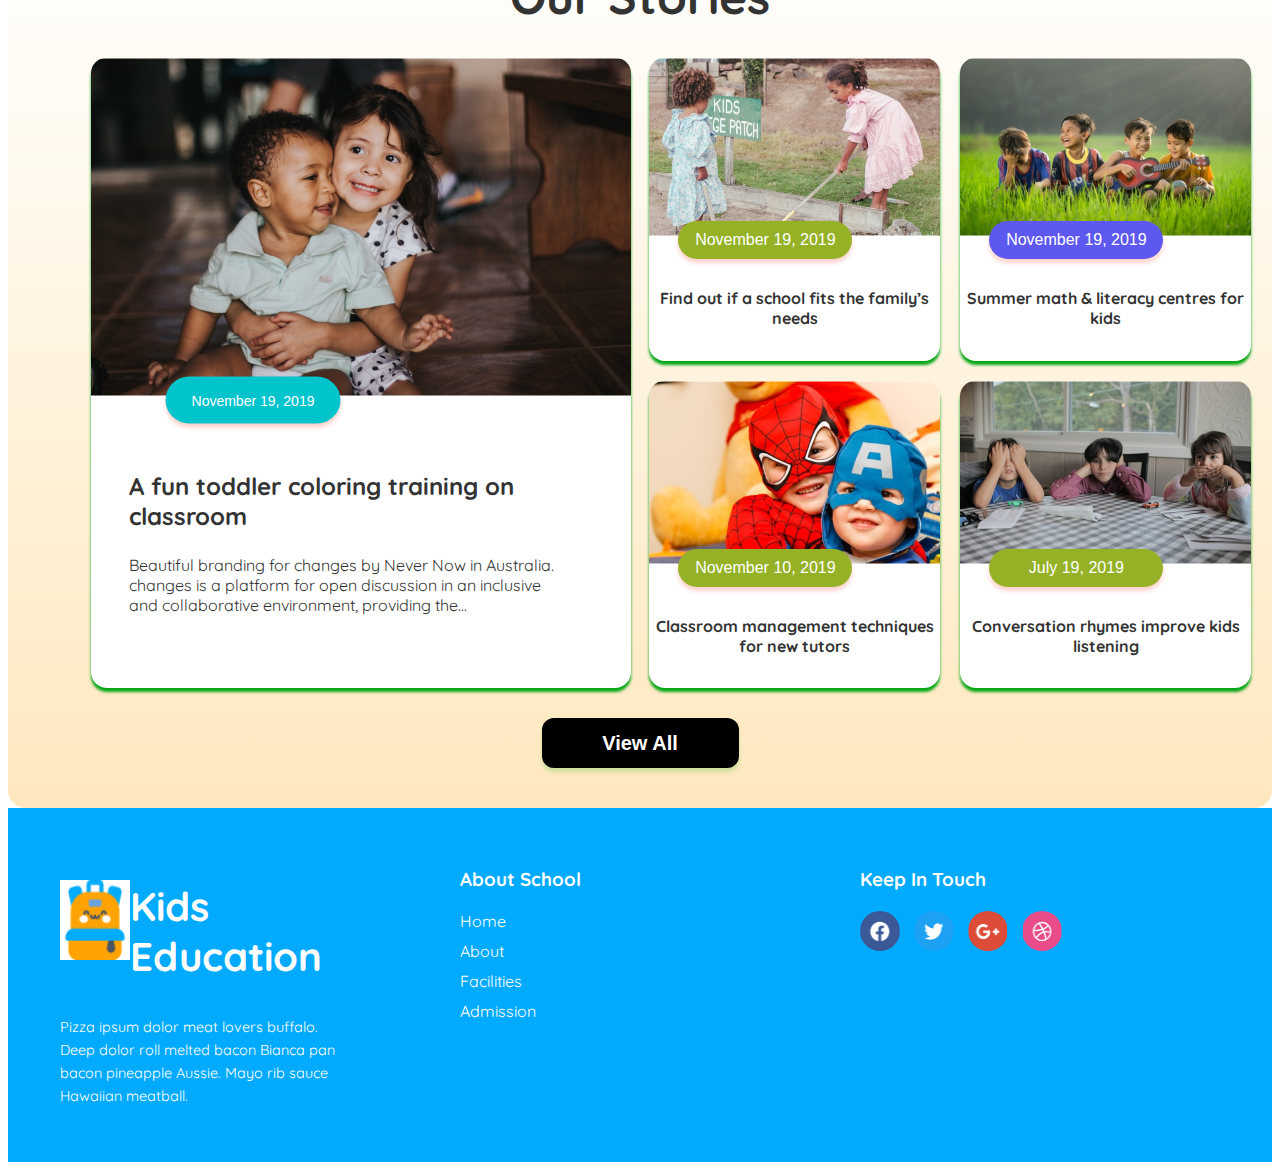
==== commit 1e3845dd: "added footer file" ====
--- a/index.html
+++ b/index.html
@@ -159,13 +159,48 @@
           </div>
           <button class="view-button">View All</button>
         </section>
-
-
-
     </main>
 
 
-
+    <footer class="footer">
+      <div class="footer-container">
+  
+        <div class="footer-section">
+          <div class="div-footer">
+            <img src="assets/logo.png" alt="Logo" class="footer-logo">
+          <h2 class="footer-h2">Kids <br> Education</h2>
+          </div>
+          
+          <p>
+            Pizza ipsum dolor meat lovers buffalo.<br>
+            Deep dolor roll melted bacon Bianca pan<br>
+            bacon pineapple Aussie. Mayo rib sauce<br>
+            Hawaiian meatball.
+          </p>
+        </div>
+  
+    
+        <div class="footer-section">
+          <h3>About School</h3>
+          <ul>
+            <li><a href="#">Home</a></li>
+            <li><a href="#">About</a></li>
+            <li><a href="#">Facilities</a></li>
+            <li><a href="#">Admission</a></li>
+          </ul>
+        </div>
+  
+        <div class="footer-section">
+          <h3>Keep In Touch</h3>
+          <div class="social-icons">
+            <a href="#"><img src="assets/fb.png" alt="Facebook"></a>
+            <a href="#"><img src="assets/twitter.png" alt="Twitter"></a>
+            <a href="#"><img src="assets/google+.png" alt="Google+"></a>
+            <a href="#"><img src="assets/dribble.png" alt="dribble"></a>
+          </div>
+        </div>
+      </div>
+    </footer>
 
 
 
--- a/styles/kids.css
+++ b/styles/kids.css
@@ -517,174 +517,6 @@
 
 /* responsive section two */
 /* Media query for small devices (max-width: 576px) */
-/* @media (max-width: 576px) {
-  .curriculum-container {
-    justify-items: center;
-    padding: 15px;
-  }
-
-  .Our-Stories-title {
-    font-size: 1.8rem;
-    text-align: center;
-    margin-top: 10px;
-  }
-
-  .Our-Stories-main-container {
-    flex-direction: column;
-    align-items: center;
-    width: 100%;
-    height: auto;
-    gap: 15px;
-  }
-
-  .Our-Stories-child-container{
-    display: none;
-  }
-  .Our-Stories-child-container-01 {
-    width: 100%;
-    height: auto;
-    display: grid;
-    grid-template-columns: repeat(2,1fr);
-  }
-
-  .Our-Stories-child-container img,
-  .Stories-sub-child-container img {
-    width: 100%;
-    height: auto;
-    object-fit: cover;
-  }
-
-  .child-buttion {
-    width: 140px;
-    height: 35px;
-    font-size: 12px;
-    margin-left: auto;
-    margin-right: auto;
-    display: block;
-  }
-
-  .child-h3,
-  .child-p {
-    margin-left: 10px;
-    margin-right: 10px;
-    text-align: justify;
-    font-size: 0.9rem;
-  }
-
-  .Our-Stories-child-container-01 {
-    grid-template-columns: 1fr;
-    gap: 10px;
-  }
-
-  .Stories-sub-child-container {
-    box-shadow: 0 2px 2px rgba(0, 0, 0, 0.1);
-    padding: 8px;
-  }
-
-  .Stories-sub-child-container h3 {
-    font-size: 0.85rem;
-    margin-top: 5px;
-    text-align: center;
-  }
-
-  .Stories-sub-child-container button {
-    width: 120px;
-    height: 30px;
-    font-size: 12px;
-    margin-left: auto;
-    margin-right: auto;
-    display: block;
-  }
-
-  .view-button {
-    width: 100%;
-    font-size: 1rem;
-    padding: 10px;
-    margin-top: 10px;
-  }
-} */
-
-/* Responsive design for 576px devices */
-/* @media (max-width: 576px) {
-  .Our-Stories-main-container {
-    flex-direction: column;
-    width: 100%;
-    height: auto;
-    gap: 10px;
-  }
-
-  .Our-Stories-child-container,
-  .Our-Stories-child-container-01 {
-    width: 100%;
-    height: auto;
-    margin: 0 auto;
-  }
-
-  .Our-Stories-child-container img,
-  .Stories-sub-child-container img {
-    width: 100%;
-    height: auto;
-  }
-
-  .child-buttion,
-  .Stories-sub-child-container button {
-    width: 150px;
-    height: 40px;
-    font-size: 12px;
-    margin-left: 50%;
-    transform: translateX(-50%);
-  }
-
-  .Stories-sub-child-container {
-    grid-template-columns: repeat(2, 1fr);
-    width: 100%;
-    gap: 10px;
-    margin: 0 auto;
-  }
-
-  .Stories-sub-child-container h3 {
-    font-size: 0.9rem;
-    margin: 5px 0;
-  }
-
-  .Our-Stories-title {
-    font-size: 2rem;
-    text-align: center;
-  }
-
-  .view-button {
-    width: 100%;
-    font-size: 1rem;
-    height: 45px;
-    margin-top: 15px;
-  }
-
-  .child-h3 {
-    margin-left: 10px;
-    font-size: 1.2rem;
-  }
-
-  .child-p {
-    margin-left: 10px;
-    width: auto;
-    font-size: 0.9rem;
-  }
-
-  .Stories-sub-child-container {
-    display: grid;
-    grid-template-columns: repeat(2, 1fr);
-    gap: 10px;
-  }
-
-  .Stories-sub-child-container img {
-    border-top-left-radius: 10px;
-    border-top-right-radius: 10px;
-  }
-
-  .bg-color-section-two {
-    padding: 10px;
-  }
-} */
 
 
 
@@ -752,3 +584,111 @@
     text-align: center;
   }
 }
+
+
+
+
+/* footer start */
+
+.footer {
+  background-color: #00aaff;
+  color: white;
+  padding: 40px 20px
+  /* border:1px solid saddlebrown; */
+
+}
+
+.footer-container {
+  display: flex;
+  justify-content: space-between;
+  align-items: flex-start;
+  max-width: 1200px;
+  margin: 0 auto;
+}
+
+.footer-section {
+  flex: 1;
+  margin: 0 20px;
+  /* border: 1px solid saddlebrown; */
+}
+
+.div-footer{
+  display: flex;
+  align-items: center;
+  justify-items: center;
+  
+
+}
+.div-footer img{
+  height: 80px;
+  width: 70px;
+  background-color: white;
+}
+.footer-h2{
+  font-size: 2.5rem;
+  /* border: 1px solid saddlebrown; */
+}
+
+
+.footer-logo {
+  width: 50px;
+  height: auto;
+  margin-bottom: 10px;
+}
+
+.footer-section h2,
+.footer-section h3 {
+  margin-bottom: 20px;
+}
+
+.footer-section p {
+  font-size: 0.9rem;
+  line-height: 1.6;
+}
+
+.footer-section ul {
+  list-style: none;
+  padding: 0;
+}
+
+.footer-section ul li {
+  margin: 10px 0;
+}
+
+.footer-section ul li a {
+  color: white;
+  text-decoration: none;
+  font-size: 1rem;
+}
+
+.footer-section ul li a:hover {
+  text-decoration: underline;
+}
+
+.social-icons a {
+  display: inline-block;
+  margin-right: 10px;
+}
+
+.social-icons img {
+  width: 40px;
+  height: 40px;
+  border-radius: 50%;
+}
+
+
+/* responsive */
+@media screen and (max-width:576px){
+  .footer-container{
+    flex-direction: column;
+    margin: 10px;
+    
+  }
+  /* .div-footer{
+    display: flex;
+    align-items: center;
+  
+  } */
+  
+  
+}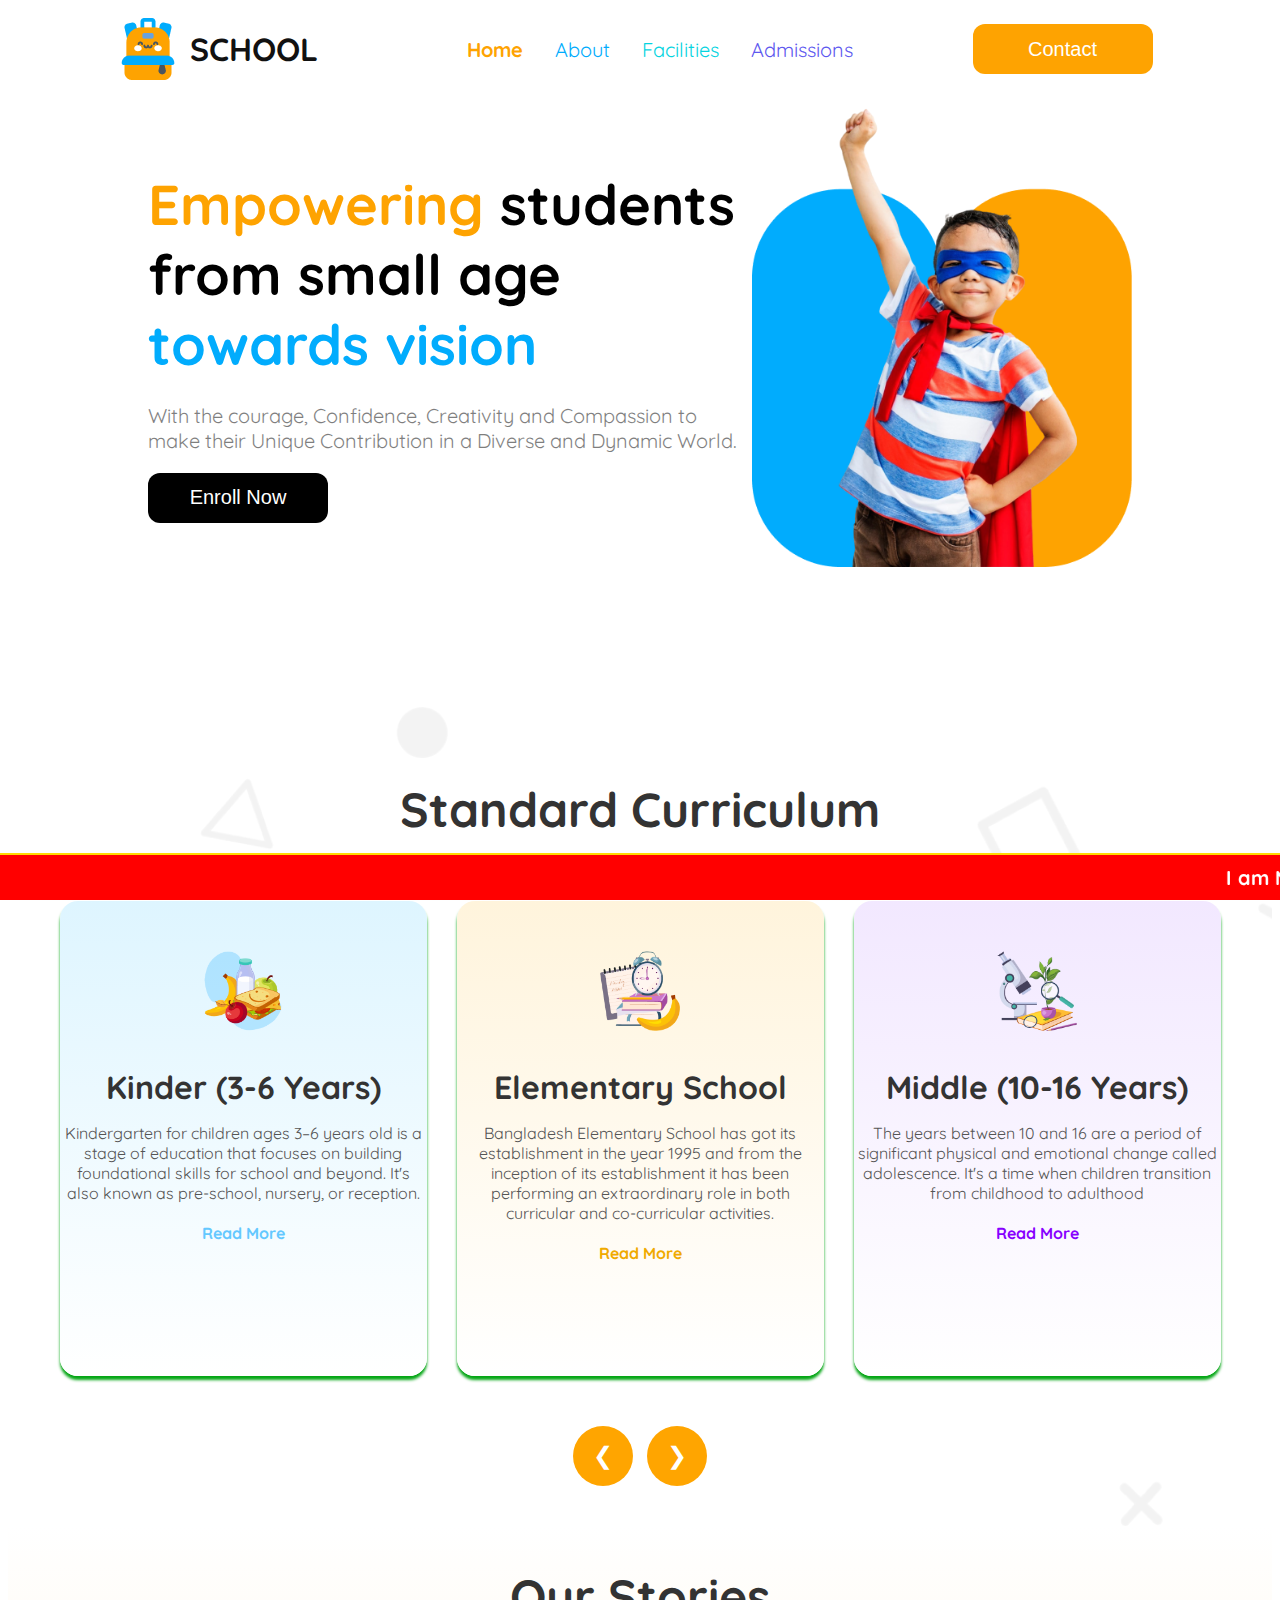
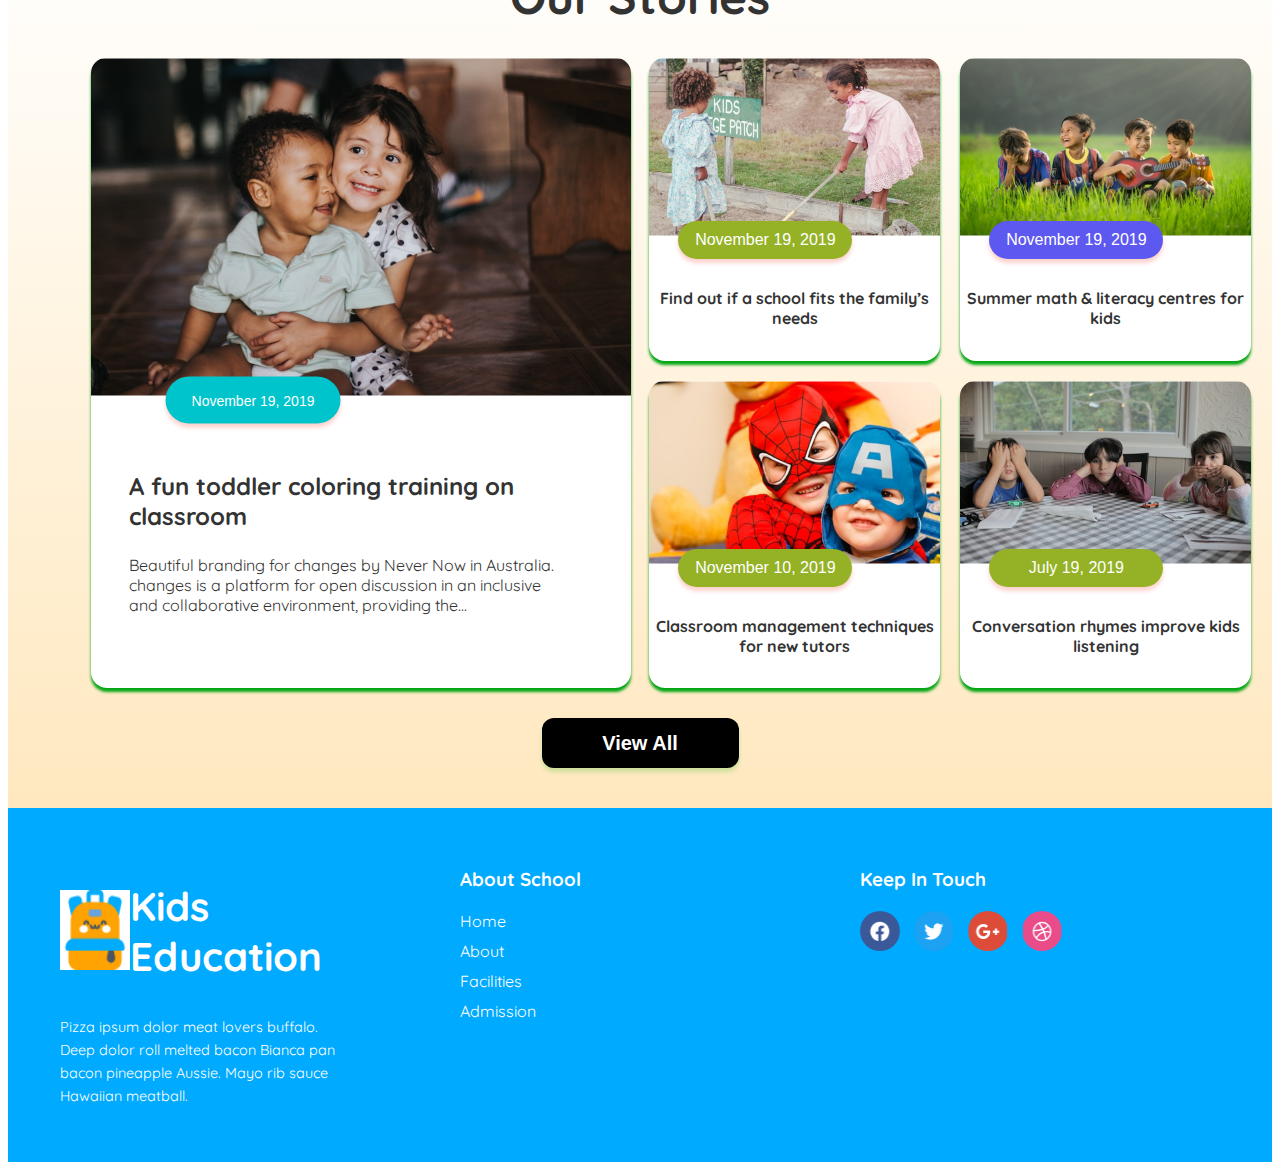
==== commit 904e4834: "added marque section" ====
--- a/index.html
+++ b/index.html
@@ -9,10 +9,14 @@
     <link rel="preconnect" href="https://fonts.googleapis.com">
     <link rel="preconnect" href="https://fonts.gstatic.com" crossorigin>
     <link rel="stylesheet" href="styles/kids.css">
+    
 
 </head>
 
 <body class="quicksand-font">
+
+  <marquee class="marquee" direction="left">I am Md. Anisur Rahman, a student of the CSS Department. Passionate about technology and innovation, currently working with Android Studio, Java, and learning web development.  </marquee>
+  
     <header class=" header" >
           <!-- phone -->
      <div class="manu">
--- a/styles/kids.css
+++ b/styles/kids.css
@@ -9,8 +9,43 @@
   }
   /* font style end */
 
+
+
+  .marquee {
+    position: fixed;
+    left: 0;
+    width: 100%;
+    background-color: #FF0000; /* Red background */
+    color: #FFFFFF; /* White text */
+    font-size: 20px;
+    font-weight: bold;
+    z-index: 9999;
+    padding: 10px 0;
+    border-top: 2px solid #FFD700;
+    text-align: center;
+    bottom: 0;
+  }
+
+
+  @media (max-width: 576px) {
+    .marquee {
+      max-width: 500px;
+      top: 0; 
+      bottom: unset;
+      border-top: none;
+      border-bottom: 2px solid #FFD700; 
+      font-size: 16px; 
+    }
+  }
+
+
+
+
+
+
   
 /* phone */
+
   .manu-item{
     display: flex;
     justify-content: space-between;
@@ -158,10 +193,14 @@
 /* responsive header  */
 
 @media screen and (max-width:576px){
+  .manu{
+    margin-top: 40px;
+  }
+  
     .manu{
         
         border: 0.5px solid orange;
-
+        
     }
     .manu-item{
         display: flex;
@@ -217,7 +256,7 @@
     background-size: cover;
     background-position: center;
     background-repeat: no-repeat;
-    border-radius: 18px;
+    /* border-radius: 18px; */
     color: #333;
     /* border: 1px solid saddlebrown; */
     
@@ -617,12 +656,14 @@
   align-items: center;
   justify-items: center;
   
+  
 
 }
 .div-footer img{
   height: 80px;
   width: 70px;
   background-color: white;
+  margin-top: 20px;
 }
 .footer-h2{
   font-size: 2.5rem;
@@ -684,11 +725,7 @@
     margin: 10px;
     
   }
-  /* .div-footer{
-    display: flex;
-    align-items: center;
-  
-  } */
+  
   
   
 }